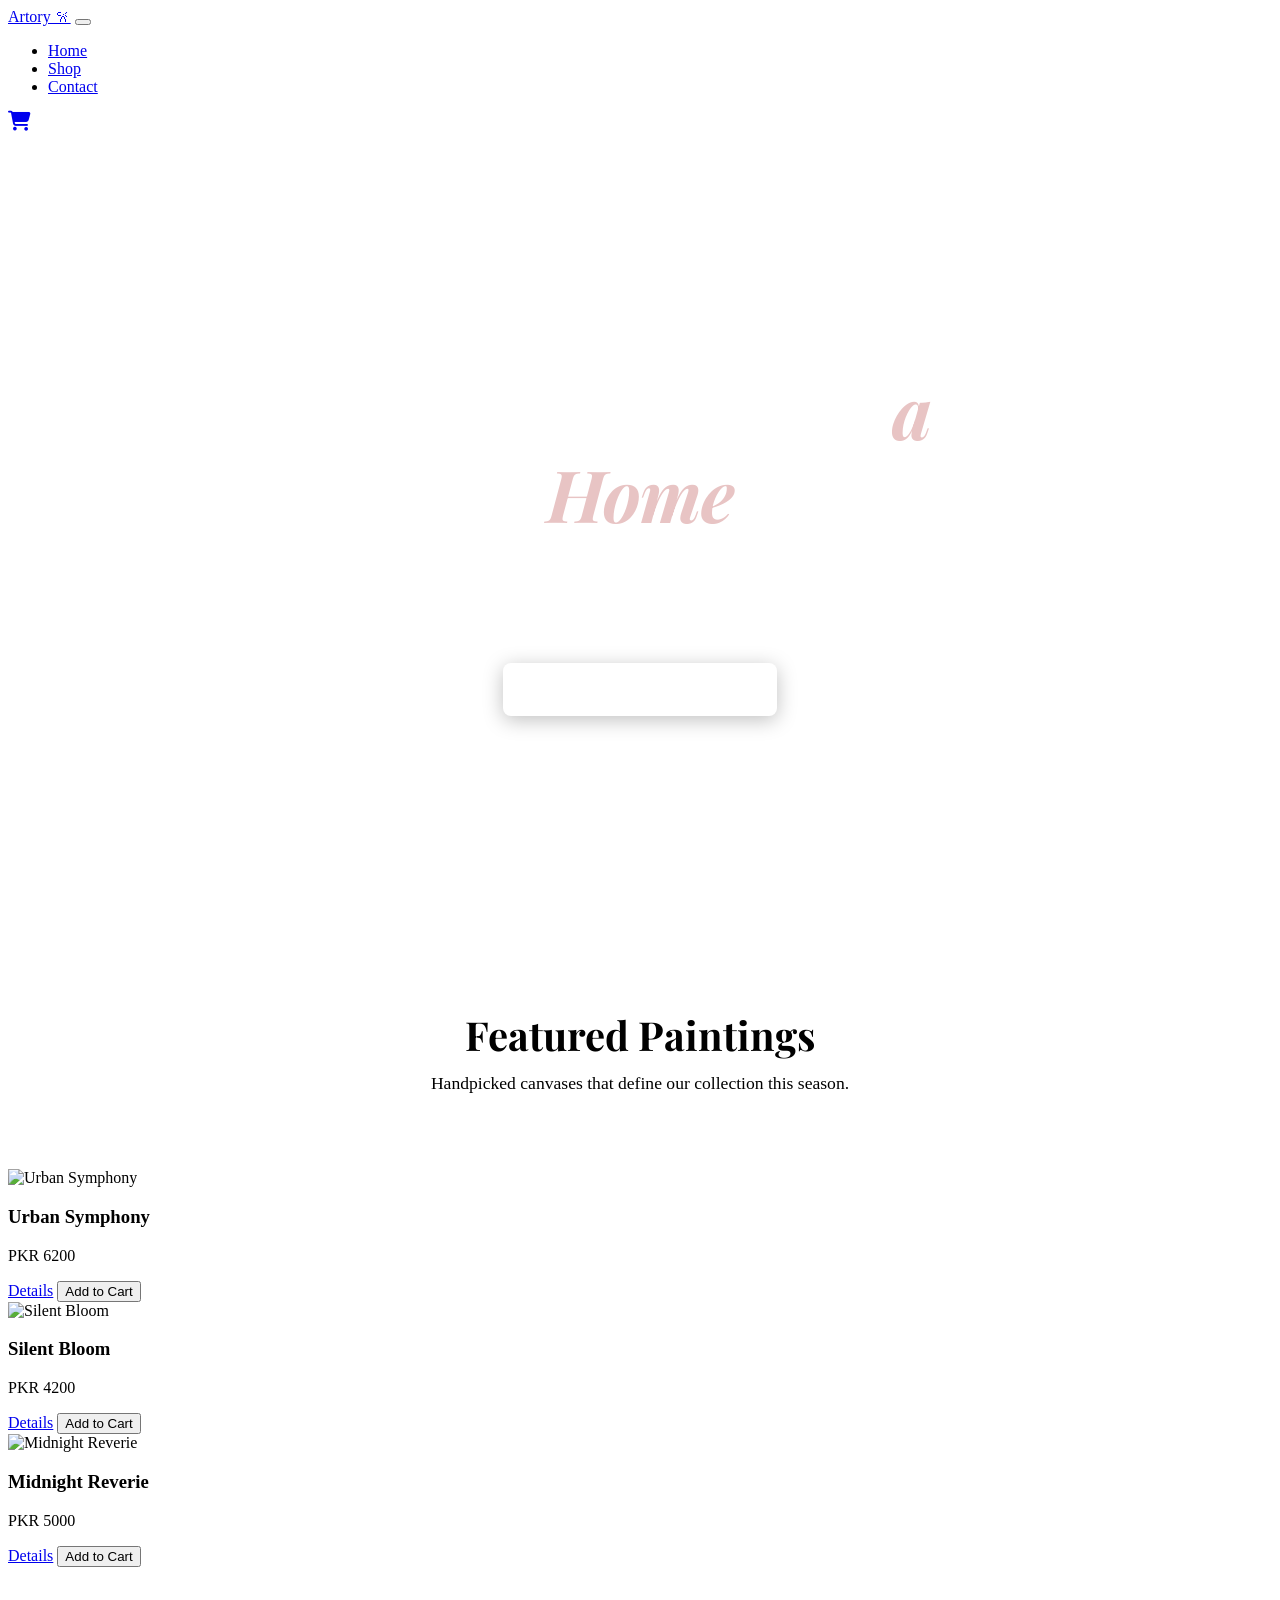
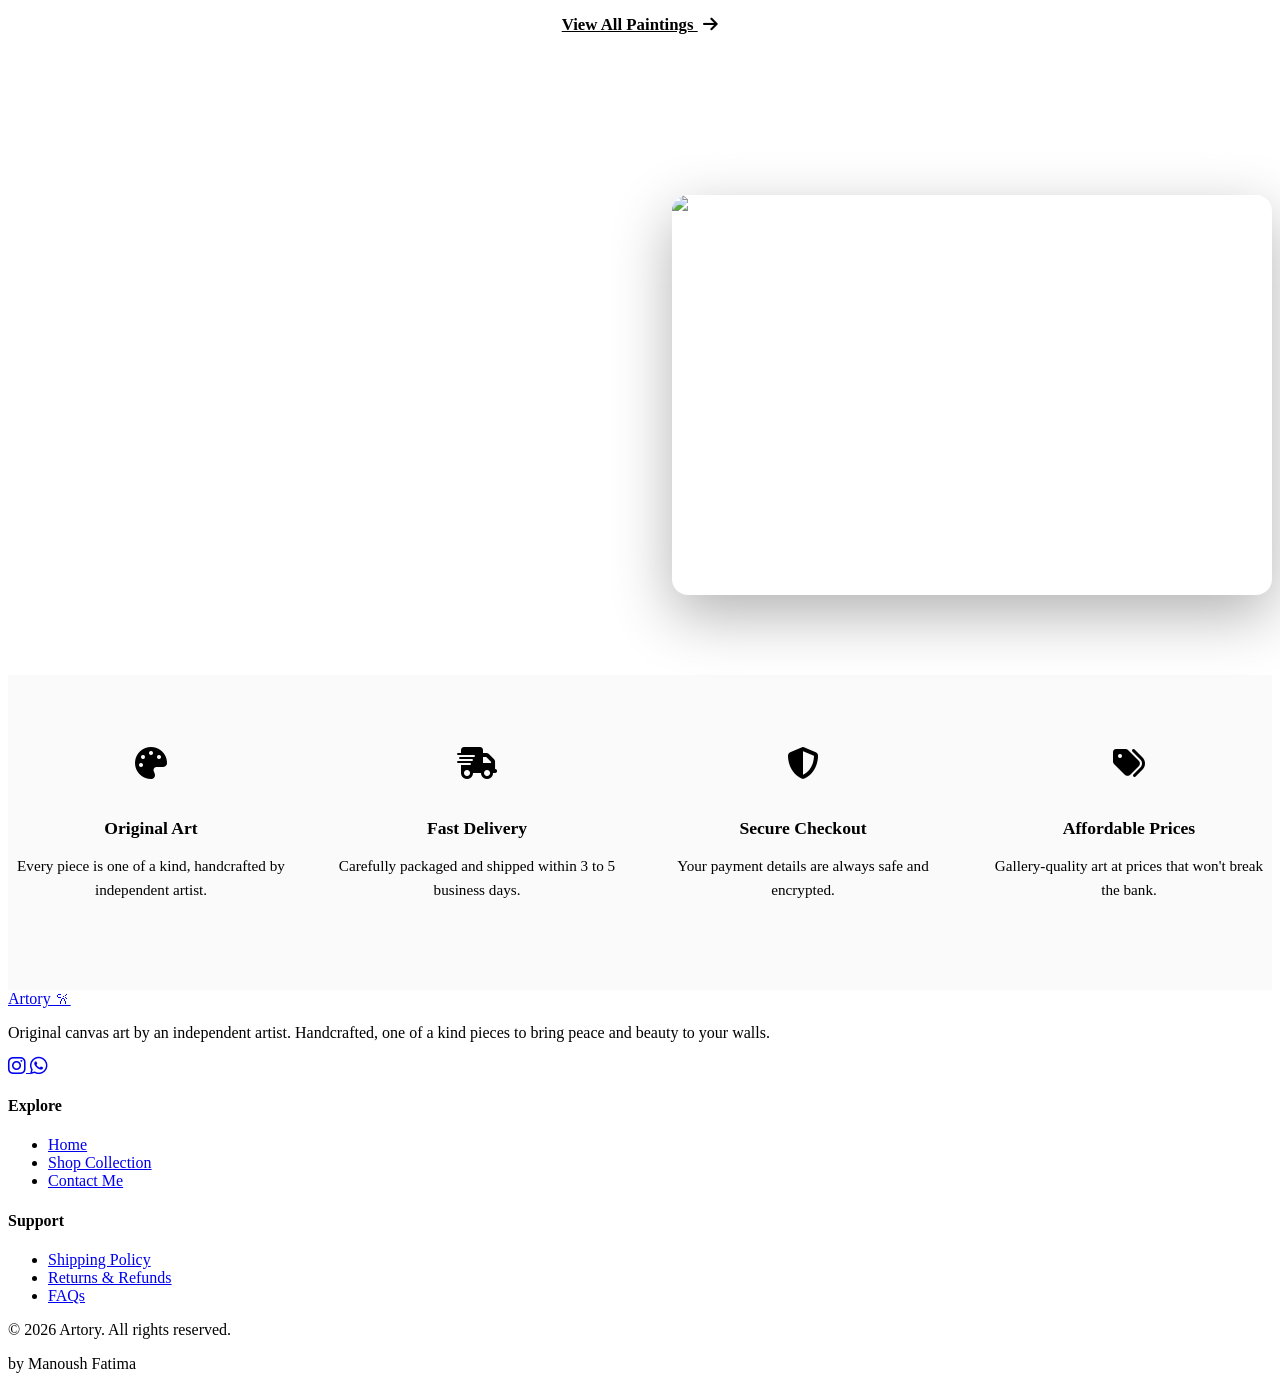
==== index.html @ d09e8984 "Add files via upload" ====
﻿<!DOCTYPE html>
<html lang="en">

<head>
    <meta charset="UTF-8">
    <meta name="viewport" content="width=device-width, initial-scale=1.0">
    <title>Artory 𐙚 Where Art Finds a Home</title>
    <meta name="description" content="Original canvas art by an independent artist  handcrafted, one of a kind pieces you won't find anywhere else.">
    <!-- Using Google Fonts to give the site a premium look: Playfair for elegant headings and Inter for clean readable text -->
    <link href="https://fonts.googleapis.com/css2?family=Inter:wght@400;500;600;700;800&family=Playfair+Display:ital,wght@0,400;0,700;1,400&display=swap" rel="stylesheet">
    <!-- Font Awesome for modern icons like the shopping cart and social media links -->
    <link rel="stylesheet" href="https://cdnjs.cloudflare.com/ajax/libs/font-awesome/6.4.0/css/all.min.css">

    <!-- My main custom stylesheet where all the theme colors are defined -->
    <link rel="stylesheet" href="css/style.css">
    <style>
        /* ── Index-only styles ── */

        /* Hero */
        .hero {
            position: relative;
            background: var(--secondary-color);
            color: #fff;
            overflow: hidden;
            min-height: 85vh;
            display: flex;
            align-items: center;
            justify-content: center;
        }

        .hero::before {
            content: '';
            position: absolute;
            inset: 0;
            background:
                url('https://images.unsplash.com/photo-1579783902614-a3fb3927b6a5?w=1400&q=80') center / cover no-repeat;
            opacity: 0.3;
        }

        .hero-content {
            position: relative;
            z-index: 1;
            text-align: center;
            max-width: 750px;
            padding: 2rem;
            animation: heroFadeUp 1s ease-out both;
        }

        @keyframes heroFadeUp {
            from {
                opacity: 0;
                transform: translateY(30px);
            }

            to {
                opacity: 1;
                transform: translateY(0);
            }
        }

        .hero-content h1 {
            font-family: 'Playfair Display', serif;
            font-size: clamp(2.5rem, 6vw, 4.5rem);
            font-weight: 700;
            line-height: 1.15;
            color: #fff;
            margin-bottom: 1.25rem;
            letter-spacing: -1px;
        }

        .hero-content h1 span {
            font-style: italic;
            color: #e8c4c4;
        }

        .hero-content p {
            font-size: clamp(1rem, 2vw, 1.25rem);
            color: rgba(255, 255, 255, 0.78);
            max-width: 540px;
            margin: 0 auto 2.5rem;
            line-height: 1.7;
        }

        .hero-cta {
            display: inline-flex;
            align-items: center;
            gap: 0.65rem;
            background-color: #fff;
            color: var(--primary-color);
            font-weight: 700;
            font-size: 1.1rem;
            padding: 1rem 2.5rem;
            border-radius: 0.5rem;
            transition: all 0.3s ease;
            box-shadow: 0 4px 20px rgba(0, 0, 0, 0.25);
        }

        .hero-cta:hover {
            background-color: var(--primary-color);
            color: #fff;
            transform: translateY(-3px);
            box-shadow: 0 8px 30px rgba(0, 0, 0, 0.35);
        }

        .hero-scroll {
            position: absolute;
            bottom: 2rem;
            left: 50%;
            transform: translateX(-50%);
            z-index: 1;
            color: rgba(255, 255, 255, 0.5);
            animation: bounce 2s infinite;
            font-size: 1.5rem;
        }

        @keyframes bounce {

            0%,
            100% {
                transform: translateX(-50%) translateY(0);
            }

            50% {
                transform: translateX(-50%) translateY(8px);
            }
        }

        /* Section Headings */
        .section-heading {
            text-align: center;
            margin-bottom: 3.5rem;
        }

        .section-heading h2 {
            font-family: 'Playfair Display', serif;
            font-size: clamp(1.75rem, 4vw, 2.5rem);
            margin-bottom: 0.75rem;
        }

        .section-heading p {
            color: var(--text-secondary);
            font-size: 1.1rem;
            max-width: 520px;
            margin: 0 auto;
        }

        .section-heading .line {
            display: block;
            width: 50px;
            height: 3px;
            background: var(--primary-color);
            margin: 1rem auto 0;
            border-radius: 2px;
        }

        /* Featured Section */
        .featured-section {
            padding: 5rem 0;
        }

        .view-all-link {
            display: block;
            text-align: center;
            margin-top: 3rem;
            font-weight: 600;
            font-size: 1.05rem;
            color: var(--primary-color);
            transition: color 0.3s ease;
        }

        .view-all-link:hover {
            color: var(--secondary-color);
        }

        .view-all-link i {
            margin-left: 0.35rem;
            transition: transform 0.3s ease;
        }

        .view-all-link:hover i {
            transform: translateX(4px);
        }

        /* About / Story Strip */
        .story-strip {
            background-color: var(--primary-color);
            color: #fff;
            padding: 5rem 0;
        }

        .story-grid {
            display: grid;
            grid-template-columns: 1fr 1fr;
            gap: 4rem;
            align-items: center;
        }

        .story-text h2 {
            font-family: 'Playfair Display', serif;
            font-size: clamp(1.75rem, 3.5vw, 2.5rem);
            color: #fff;
            margin-bottom: 1.25rem;
        }

        .story-text p {
            color: rgba(255, 255, 255, 0.8);
            font-size: 1.05rem;
            line-height: 1.8;
            margin-bottom: 2rem;
        }

        .story-cta {
            display: inline-flex;
            align-items: center;
            gap: 0.5rem;
            border: 2px solid rgba(255, 255, 255, 0.6);
            color: #fff;
            padding: 0.85rem 2rem;
            border-radius: 0.5rem;
            font-weight: 600;
            transition: all 0.3s ease;
        }

        .story-cta:hover {
            background: #fff;
            color: var(--primary-color);
            border-color: #fff;
        }

        .story-image {
            border-radius: 1rem;
            overflow: hidden;
            box-shadow: 0 20px 60px rgba(0, 0, 0, 0.3);
        }

        .story-image img {
            width: 100%;
            height: 400px;
            object-fit: cover;
            object-position: top center;
            display: block;
        }

        /* Value Props */
        .values-section {
            padding: 4.5rem 0;
            background-color: #fafafa;
        }

        .values-grid {
            display: grid;
            grid-template-columns: repeat(auto-fit, minmax(220px, 1fr));
            gap: 2.5rem;
            text-align: center;
        }

        .value-item i {
            font-size: 2rem;
            color: var(--primary-color);
            margin-bottom: 1rem;
        }

        .value-item h4 {
            font-size: 1.1rem;
            margin-bottom: 0.5rem;
        }

        .value-item p {
            color: var(--text-secondary);
            font-size: 0.95rem;
            line-height: 1.6;
        }

        /* Responsive */
        @media (max-width: 768px) {
            .hero {
                min-height: auto;
                padding: 6rem 1rem 4rem;
            }

            .story-grid {
                grid-template-columns: 1fr;
                gap: 2rem;
            }

            .story-image {
                order: -1;
            }

            .story-image img {
                height: 260px;
            }
        }
    </style>
</head>

<body>
    <!-- Header -->
    <header>
        <div class="container">
            <nav>
                <a href="index.html" class="logo">Artory 𐙚</a>
                <button class="menu-toggle" aria-label="Open menu"><span></span><span></span><span></span></button>
                <ul class="nav-links">
                    <li><a href="index.html" class="active">Home</a></li>
                    <li><a href="products.html">Shop</a></li>
                    <li><a href="contact.html">Contact</a></li>
                </ul>
                <a href="cart.html" class="cart-icon">
                    <i class="fa-solid fa-cart-shopping fa-lg"></i>
                    <span class="cart-count" style="display: none;">0</span>
                </a>
            </nav>
        </div>
    </header>

    <main style="padding:0;">

        <!-- ═══ HERO SECTION ═══ -->
        <!-- This is the top banner with the background image and main call to action -->
        <section class="hero">
            <div class="hero-content">
                <h1>Where Art Finds <span>a Home</span></h1>
                <p>Original canvas art by independent artist. Handcrafted, one of a kind pieces you won't find anywhere else.</p>
                <a href="products.html" class="hero-cta">
                    Explore the Collection <i class="fa-solid fa-arrow-right"></i>
                </a>
            </div>
            <!-- This animated chevron encourages users to scroll down -->
            <div class="hero-scroll">
                <i class="fa-solid fa-chevron-down"></i>
            </div>
        </section>

        <!-- ═══ FEATURED PAINTINGS ═══ -->
        <section class="featured-section">
            <div class="container">
                <div class="section-heading">
                    <h2>Featured Paintings</h2>
                    <p>Handpicked canvases that define our collection this season.</p>
                    <!-- Decorative line generated via CSS -->
                    <span class="line"></span>
                </div>

                <!-- This is where app.js dynamically injects the product cards! -->
                <div id="featured-products" class="product-grid animate-fade-in">
                    <!-- Default loading state shown before JS fetches the data -->
                    <div style="grid-column: 1 / -1; text-align: center; padding: 4rem;">
                        <i class="fa-solid fa-circle-notch fa-spin fa-2xl" style="color: var(--primary-color);"></i>
                        <p class="text-muted" style="margin-top:1rem;">Loading paintings...</p>
                    </div>
                </div>

                <a href="products.html" class="view-all-link">
                    View All Paintings <i class="fa-solid fa-arrow-right"></i>
                </a>
            </div>
        </section>

        <!-- ═══ ABOUT ME ═══ -->
        <section class="story-strip">
            <div class="container">
                <div class="story-grid">
                    <div class="story-text">
                        <h2>Meet The Artist</h2>
                        <p>
                            Hi, I'm Manoush! Art has always been my most profound way of communicating with the world. Every brushstroke on these canvases is a piece of my journey, reflecting my emotions, dreams, and perspectives. My hope is that these creations do more than simply decorate your walls—I want them to resonate with you and bring joy to your everyday life. Welcome to my personal gallery.
                        </p>
                        <a href="contact.html" class="story-cta">
                            Let's Connect <i class="fa-solid fa-arrow-right"></i>
                        </a>
                    </div>
                    <div class="story-image">
                        <img src="file:///C:/Users/manou/.gemini/antigravity/brain/8e187846-9175-4993-af15-75135885cd72/artist_doodle_black_boots_1773094039880.png" alt="Stylish modest hijabi artist wearing plain black boots painting on canvas" style="box-shadow: 0 10px 30px rgba(0,0,0,0.1);">
                    </div>
                </div>
            </div>
        </section>


        <!-- ═══ VALUE PROPS ═══ -->
        <!-- These 4 columns use CSS Grid to highlight the main selling points of Artory in a responsive layout -->
        <section class="values-section">
            <div class="container">
                <div class="values-grid">
                    <!-- I added staggered animation delays so they fade in one by one -->
                    <div class="value-item animate-fade-in">
                        <i class="fa-solid fa-palette"></i>
                        <h4>Original Art</h4>
                        <p>Every piece is one of a kind, handcrafted by independent artist.</p>
                    </div>
                    <div class="value-item animate-fade-in" style="animation-delay:0.1s;">
                        <i class="fa-solid fa-truck-fast"></i>
                        <h4>Fast Delivery</h4>
                        <p>Carefully packaged and shipped within 3 to 5 business days.</p>
                    </div>
                    <div class="value-item animate-fade-in" style="animation-delay:0.2s;">
                        <i class="fa-solid fa-shield-halved"></i>
                        <h4>Secure Checkout</h4>
                        <p>Your payment details are always safe and encrypted.</p>
                    </div>
                    <div class="value-item animate-fade-in" style="animation-delay:0.3s;">
                        <i class="fa-solid fa-tags"></i>
                        <h4>Affordable Prices</h4>
                        <p>Gallery-quality art at prices that won't break the bank.</p>
                    </div>
                </div>
            </div>
        </section>

    </main>

    <!-- ═══ FOOTER ═══ -->
    <!-- Responsive 3-column footer containing brand info and navigation links. Background relies on my --primary-color variable -->
    <footer>
        <div class="container footer-content">
            <div class="footer-brand">
                <a href="index.html" class="footer-logo">Artory 𐙚</a>
                <p class="footer-bio">Original canvas art by an independent artist. Handcrafted, one of a kind pieces to bring peace and beauty to your walls.</p>
                <div class="social-links">
                    <a href="https://www.instagram.com/artory._/" target="_blank" class="social-btn" aria-label="Instagram">
                        <i class="fa-brands fa-instagram fa-lg"></i>
                    </a>
                    <a href="https://wa.me/03390115402" target="_blank" class="social-btn" aria-label="WhatsApp">
                        <i class="fa-brands fa-whatsapp fa-lg"></i>
                    </a>
                </div>
            </div>

            <div class="footer-links">
                <h4>Explore</h4>
                <ul>
                    <li><a href="index.html">Home</a></li>
                    <li><a href="products.html">Shop Collection</a></li>
                    <li><a href="contact.html">Contact Me</a></li>
                </ul>
            </div>

            <div class="footer-links">
                <h4>Support</h4>
                <ul>
                    <li><a href="contact.html">Shipping Policy</a></li>
                    <li><a href="contact.html">Returns & Refunds</a></li>
                    <li><a href="contact.html">FAQs</a></li>
                </ul>
            </div>
        </div>

        <div class="container footer-bottom">
            <p class="copyright">&copy; 2026 Artory. All rights reserved.</p>
            <p class="author-signature">by Manoush Fatima</p>
        </div>
    </footer>

    <!-- My custom JavaScript file that handles API requests and cart logic -->
    <script src="js/app.js"></script>
    <script>
        // Once the DOM loads, we fetch the first 3 products to display on the homepage
        document.addEventListener('DOMContentLoaded', async () => {
            const container = document.getElementById('featured-products');
            let products = [];

            try {
                // Here we call the Java Spring Boot backend to get live product data!
                products = await ApiService.getProducts();
            } catch (e) {
                // If the backend isn't running locally, this catches the error so the page doesn't crash completely.
                /* backend may not be running */
            }

            // Fallback mechanism: If the API fails, I provided a hardcoded array of 3 demo paintings 
            // so the design and layout of the homepage is still visible for the presentation.
            const paintings = (products && products.length > 0) ?
                products.slice(0, 3) : [{
                        id: 8,
                        name: "Urban Symphony",
                        price: 6200,
                        imageUrl: "Pictures/8.png.jpeg",
                        description: "A chaotic yet beautiful blend of sharp angles and energetic colors representing city life."
                    },
                    {
                        id: 2,
                        name: "Silent Bloom",
                        price: 4200,
                        imageUrl: "Pictures/2.png.jpeg",
                        description: "Soft contrasts and dynamic strokes capturing the quiet, beautiful awakening of nature."
                    },
                    {
                        id: 3,
                        name: "Midnight Reverie",
                        price: 5000,
                        imageUrl: "Pictures/3.png.jpeg",
                        description: "Bold textures and deep hues creating a striking visual narrative of the mystic night sky."
                    }
                ];

            // Finally, we dynamically inject HTML to render the product cards based on the array data.
            container.innerHTML = paintings.map(p => `
                <div class="product-card">
                    <div class="product-image-container">
                        <img src="${p.imageUrl}" alt="${p.name}" class="product-image">
                    </div>
                    <div class="product-info">
                        <h3 class="product-title">${p.name}</h3>
                        <p class="product-price">${typeof formatCurrency === 'function' ? formatCurrency(p.price) : 'PKR ' + p.price}</p>
                        <div class="product-actions">
                            <a href="product-detail.html?id=${p.id}" class="btn btn-secondary">Details</a>
                            <!-- This button calls my CartManager logic in app.js to add the item to localStorage! -->
                            <button class="btn btn-primary" onclick='CartManager.addItem(${JSON.stringify(p).replace(/'/g, "&#39;")})'>
                                Add to Cart
                            </button>
                        </div>
                    </div>
                </div>
            `).join('');
        });
    </script>
</body>

</html>
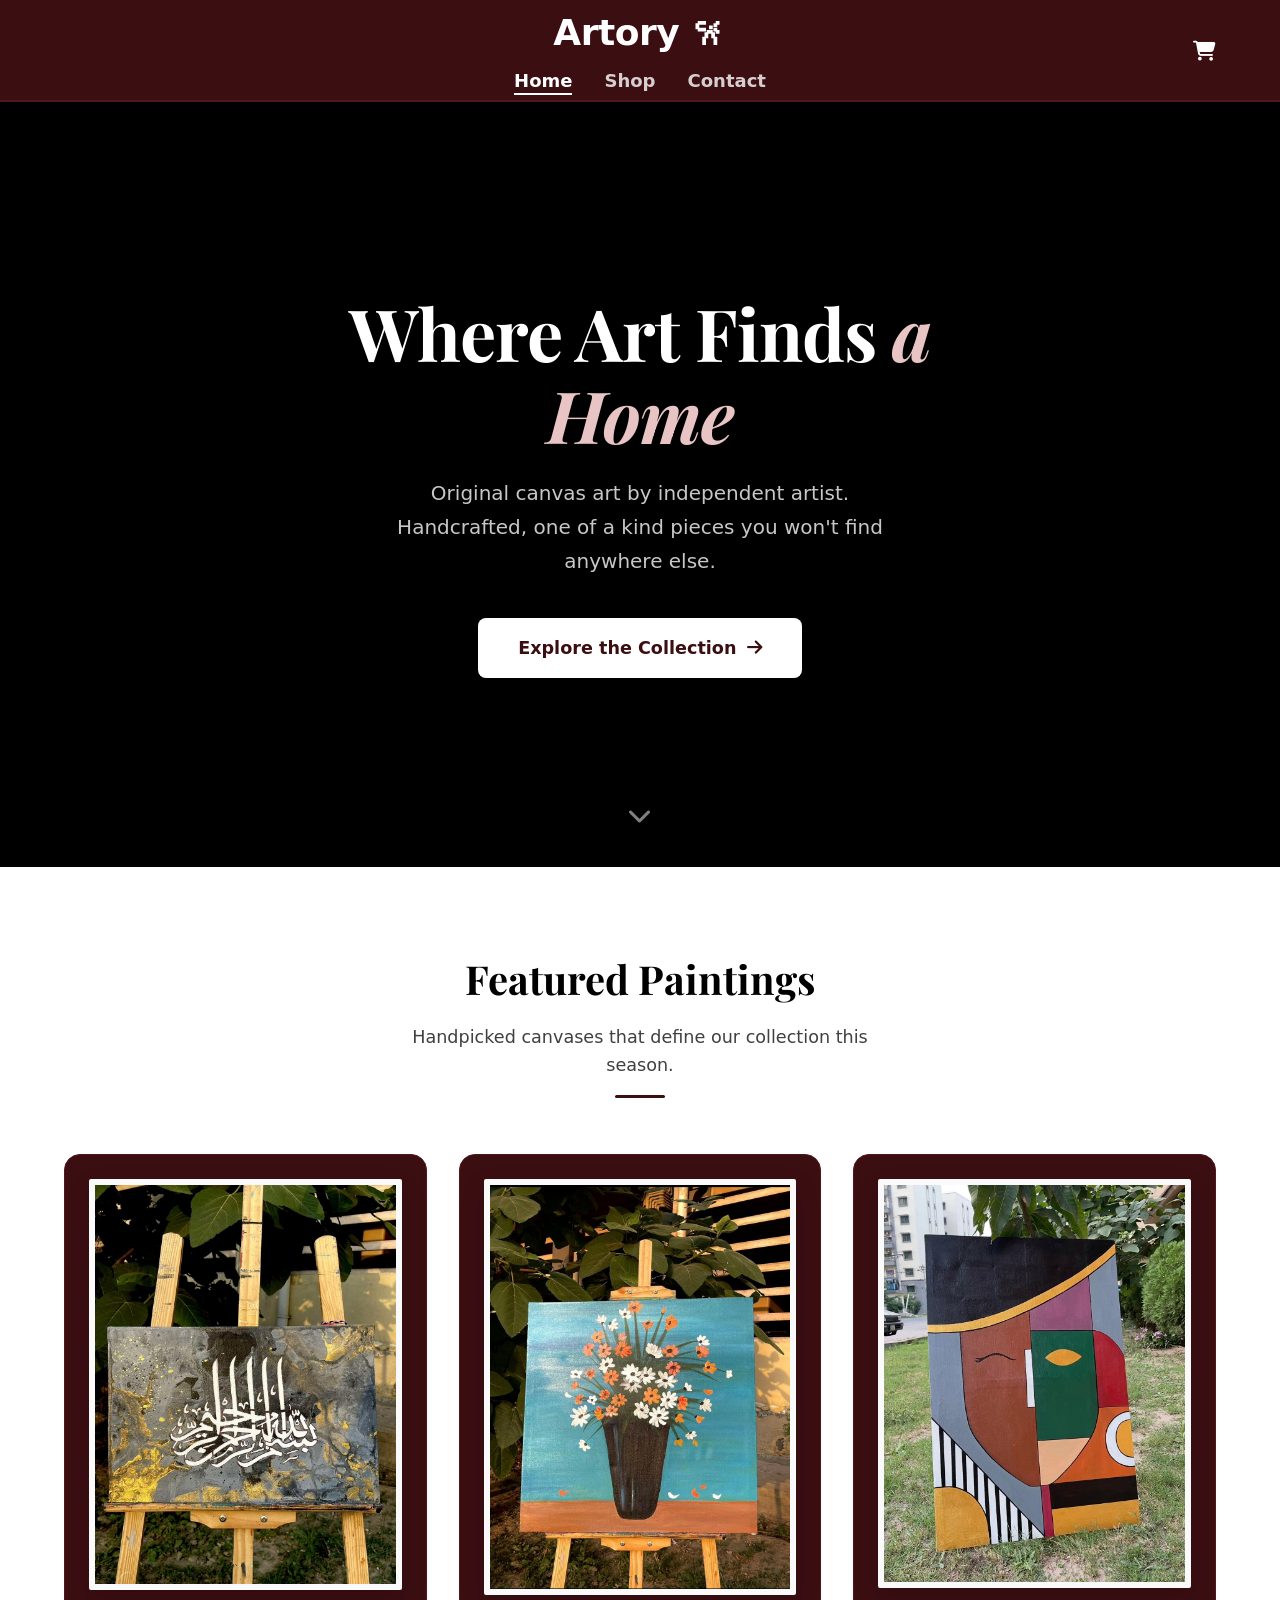
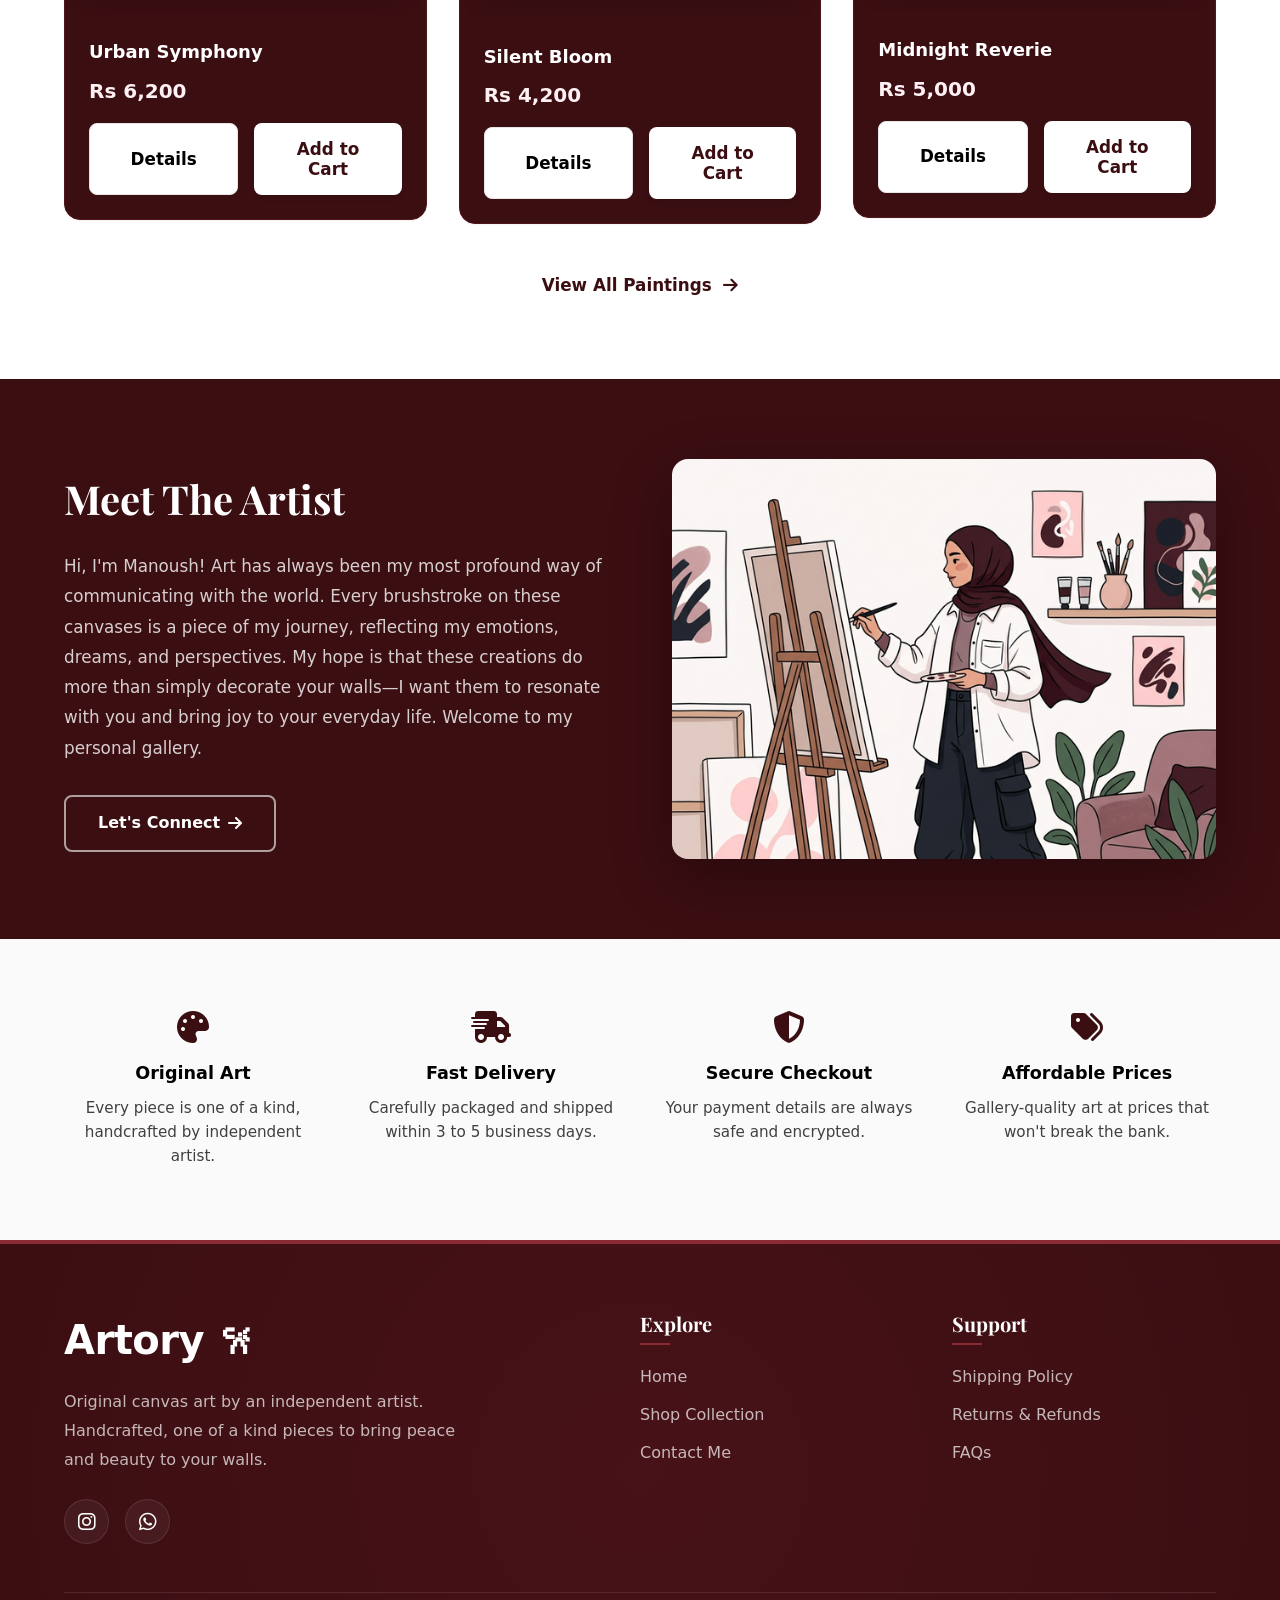
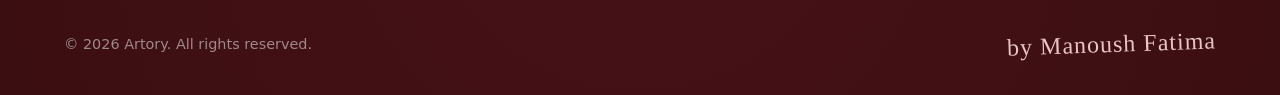
==== commit 39056427: "Fix artist avatar image path for GitHub Pages" ====
--- a/index.html
+++ b/index.html
@@ -1,4 +1,4 @@
-﻿<!DOCTYPE html>
+<!DOCTYPE html>
 <html lang="en">
 
 <head>
@@ -371,7 +371,7 @@
                         </a>
                     </div>
                     <div class="story-image">
-                        <img src="file:///C:/Users/manou/.gemini/antigravity/brain/8e187846-9175-4993-af15-75135885cd72/artist_doodle_black_boots_1773094039880.png" alt="Stylish modest hijabi artist wearing plain black boots painting on canvas" style="box-shadow: 0 10px 30px rgba(0,0,0,0.1);">
+                        <img src="Pictures/artist_avatar.png" alt="Stylish modest hijabi artist wearing plain black boots painting on canvas" style="box-shadow: 0 10px 30px rgba(0,0,0,0.1);">
                     </div>
                 </div>
             </div>
--- a/css/style.css
+++ b/css/style.css
@@ -0,0 +1,890 @@
+/* style.css — Artory 𐙚  |  Maroon · White · Black */
+
+/* ═══════════════════════════════════════════════
+   1.  DESIGN TOKENS
+   ═══════════════════════════════════════════════ */
+:root {
+    --primary-color: #3b0e12;
+    --primary-hover: #52161b;
+    --secondary-color: #000000;
+    --accent-red: #8a2a35;
+    --bg-color: #ffffff;
+    --card-bg: #fff0f3;
+    --text-primary: #000000;
+    --text-secondary: #404040;
+    --border-color: #e5e5e5;
+    --danger-color: #990000;
+    --nav-height: 100px;
+    --transition-speed: 0.3s;
+    --shadow-sm: 0 1px 2px 0 rgb(0 0 0 / 0.05);
+    --shadow-md: 0 4px 6px -1px rgb(0 0 0 / 0.1), 0 2px 4px -2px rgb(0 0 0 / 0.1);
+    --shadow-lg: 0 10px 15px -3px rgb(0 0 0 / 0.1), 0 4px 6px -4px rgb(0 0 0 / 0.1);
+}
+
+/* ═══════════════════════════════════════════════
+   2.  RESET & BASE
+   ═══════════════════════════════════════════════ */
+*,
+*::before,
+*::after {
+    margin: 0;
+    padding: 0;
+    box-sizing: border-box;
+}
+
+body {
+    font-family: 'Inter', system-ui, -apple-system, sans-serif;
+    background-color: var(--bg-color);
+    color: var(--text-primary);
+    line-height: 1.6;
+    display: flex;
+    flex-direction: column;
+    min-height: 100vh;
+    overflow-x: hidden;
+}
+
+h1,
+h2,
+h3,
+h4 {
+    font-weight: 700;
+    color: var(--text-primary);
+}
+
+a {
+    text-decoration: none;
+    color: inherit;
+    transition: color var(--transition-speed) ease;
+}
+
+button {
+    cursor: pointer;
+    font-family: inherit;
+    border: none;
+    outline: none;
+}
+
+img {
+    max-width: 100%;
+    height: auto;
+    display: block;
+}
+
+/* ═══════════════════════════════════════════════
+   3.  LAYOUT
+   ═══════════════════════════════════════════════ */
+.container {
+    width: 90%;
+    max-width: 1200px;
+    margin: 0 auto;
+}
+
+main {
+    flex-grow: 1;
+    padding: 4rem 0;
+}
+
+/* ═══════════════════════════════════════════════
+   4.  HEADER & NAVIGATION  (desktop-first)
+   ═══════════════════════════════════════════════ */
+header {
+    background-color: var(--primary-color);
+    border-bottom: 2px solid var(--primary-hover);
+    position: sticky;
+    top: 0;
+    z-index: 1000;
+    box-shadow: var(--shadow-md);
+}
+
+nav {
+    display: flex;
+    align-items: center;
+    justify-content: center;
+    flex-direction: column;
+    height: var(--nav-height);
+    position: relative;
+}
+
+.logo {
+    font-size: 2.25rem;
+    font-weight: 800;
+    color: white;
+    letter-spacing: -0.5px;
+    margin-bottom: 0.35rem;
+    flex-shrink: 0;
+}
+
+/* ── Desktop nav links ── */
+.nav-links {
+    list-style: none;
+    display: flex;
+    gap: 2rem;
+    align-items: center;
+}
+
+.nav-links a {
+    font-weight: 600;
+    color: rgba(255, 255, 255, 0.8);
+    font-size: 1.125rem;
+    position: relative;
+}
+
+.nav-links a:hover,
+.nav-links a.active {
+    color: white;
+}
+
+.nav-links a::after {
+    content: '';
+    position: absolute;
+    width: 0;
+    height: 2px;
+    bottom: -4px;
+    left: 0;
+    background-color: white;
+    transition: width var(--transition-speed) ease;
+}
+
+.nav-links a:hover::after,
+.nav-links a.active::after {
+    width: 100%;
+}
+
+/* ── Cart icon (always visible) ── */
+.cart-icon {
+    position: absolute;
+    right: 0;
+    top: 50%;
+    transform: translateY(-50%);
+    display: flex;
+    align-items: center;
+    color: white;
+}
+
+.cart-icon:hover {
+    color: rgba(255, 255, 255, 0.8);
+}
+
+.cart-count {
+    position: absolute;
+    top: -8px;
+    right: -12px;
+    background-color: var(--secondary-color);
+    color: white;
+    font-size: 0.8rem;
+    font-weight: bold;
+    height: 22px;
+    min-width: 22px;
+    border-radius: 11px;
+    display: flex;
+    align-items: center;
+    justify-content: center;
+    padding: 0 6px;
+    border: 2px solid var(--primary-color);
+}
+
+/* ── Hamburger button (hidden on desktop) ── */
+.menu-toggle {
+    display: none;
+    /* shown in mobile media query */
+    flex-direction: column;
+    justify-content: center;
+    gap: 5px;
+    background: none;
+    border: none;
+    cursor: pointer;
+    padding: 6px;
+    z-index: 1001;
+    position: absolute;
+    left: 0;
+    top: 50%;
+    transform: translateY(-50%);
+}
+
+.menu-toggle span {
+    display: block;
+    width: 24px;
+    height: 2.5px;
+    background: white;
+    border-radius: 2px;
+    transition: all 0.3s ease;
+}
+
+/* hamburger → X animation */
+.menu-toggle.active span:nth-child(1) {
+    transform: rotate(45deg) translate(5px, 5px);
+}
+
+.menu-toggle.active span:nth-child(2) {
+    opacity: 0;
+}
+
+.menu-toggle.active span:nth-child(3) {
+    transform: rotate(-45deg) translate(5px, -5px);
+}
+
+/* ═══════════════════════════════════════════════
+   5.  BUTTONS
+   ═══════════════════════════════════════════════ */
+.btn {
+    display: inline-flex;
+    align-items: center;
+    justify-content: center;
+    padding: 1rem 2rem;
+    font-size: 1.05rem;
+    font-weight: 600;
+    border-radius: 0.5rem;
+    transition: all var(--transition-speed) ease;
+}
+
+.btn-primary {
+    background-color: var(--primary-color);
+    color: white;
+    box-shadow: 0 4px 6px -1px rgb(0 0 0 / 0.1);
+}
+
+.btn-primary:hover {
+    background-color: var(--secondary-color);
+    color: white;
+    transform: translateY(-2px);
+    box-shadow: 0 10px 15px -3px rgb(0 0 0 / 0.2);
+}
+
+.btn-secondary {
+    background-color: white;
+    color: var(--text-primary);
+    border: 1px solid var(--border-color);
+}
+
+.btn-secondary:hover {
+    border-color: var(--text-secondary);
+    background-color: #f1f5f9;
+}
+
+/* ═══════════════════════════════════════════════
+   6.  PRODUCT GRID & CARDS
+   ═══════════════════════════════════════════════ */
+.product-grid {
+    display: grid;
+    grid-template-columns: repeat(auto-fill, minmax(280px, 1fr));
+    gap: 2rem;
+    align-items: start;
+}
+
+.product-card {
+    background-color: var(--primary-color);
+    color: white;
+    border-radius: 1rem;
+    overflow: hidden;
+    box-shadow: var(--shadow-sm);
+    transition: all var(--transition-speed) ease;
+    border: 1px solid var(--primary-hover);
+    display: flex;
+    flex-direction: column;
+}
+
+.product-card:hover {
+    transform: translateY(-5px);
+    box-shadow: var(--shadow-lg);
+}
+
+.product-image-container {
+    position: relative;
+    overflow: hidden;
+    height: auto;
+    display: flex;
+    align-items: center;
+    justify-content: center;
+    padding: 1.5rem;
+    background-color: transparent;
+}
+
+.product-image {
+    position: relative;
+    z-index: 1;
+    width: 100%;
+    height: auto;
+    display: block;
+    box-shadow: 0 10px 25px rgba(0, 0, 0, 0.15);
+    border: 6px solid #fafafa;
+    background-color: #fff;
+    border-radius: 2px;
+    object-fit: cover;
+    transition: transform 0.5s ease;
+}
+
+.product-card:hover .product-image {
+    transform: scale(1.05);
+}
+
+.product-info {
+    padding: 1.5rem;
+    display: flex;
+    flex-direction: column;
+    flex-grow: 1;
+}
+
+.product-title {
+    font-size: 1.125rem;
+    margin-bottom: 0.5rem;
+}
+
+.product-card .product-title {
+    color: white;
+}
+
+.product-price {
+    font-size: 1.25rem;
+    font-weight: 700;
+    color: var(--primary-color);
+    margin-bottom: 1rem;
+}
+
+.product-card .product-price {
+    color: #fff0f3;
+}
+
+.product-card .text-muted {
+    color: rgba(255, 255, 255, 0.7) !important;
+}
+
+.product-card .btn-primary {
+    background-color: white;
+    color: var(--primary-color);
+}
+
+.product-card .btn-primary:hover {
+    background-color: var(--accent-red);
+    color: white;
+}
+
+.product-actions {
+    margin-top: auto;
+    display: flex;
+    gap: 1rem;
+}
+
+.product-actions>* {
+    flex: 1;
+}
+
+/* ═══════════════════════════════════════════════
+   7.  FORMS
+   ═══════════════════════════════════════════════ */
+.form-group {
+    margin-bottom: 1.5rem;
+}
+
+.form-label {
+    display: block;
+    margin-bottom: 0.5rem;
+    font-weight: 500;
+}
+
+.form-control {
+    width: 100%;
+    padding: 0.75rem 1rem;
+    border: 1px solid var(--border-color);
+    border-radius: 0.5rem;
+    font-family: inherit;
+    font-size: 1rem;
+    transition: border-color var(--transition-speed) ease;
+}
+
+.form-control:focus {
+    border-color: var(--primary-color);
+    outline: none;
+    box-shadow: 0 0 0 3px rgba(59, 14, 18, 0.1);
+}
+
+textarea.form-control {
+    min-height: 120px;
+    resize: vertical;
+}
+
+/* ═══════════════════════════════════════════════
+   8.  CART TABLE
+   ═══════════════════════════════════════════════ */
+.cart-table {
+    width: 100%;
+    border-collapse: collapse;
+    background-color: var(--card-bg);
+    border-radius: 1rem;
+    overflow: hidden;
+    box-shadow: var(--shadow-sm);
+}
+
+.cart-table th,
+.cart-table td {
+    padding: 1rem 1.5rem;
+    text-align: left;
+    border-bottom: 1px solid var(--border-color);
+}
+
+.cart-table th {
+    background-color: #f8fafc;
+    font-weight: 600;
+    color: var(--text-secondary);
+    text-transform: uppercase;
+    font-size: 0.875rem;
+}
+
+.cart-item-image {
+    width: 60px;
+    height: 60px;
+    object-fit: cover;
+    border-radius: 0.5rem;
+    margin-right: 1rem;
+    vertical-align: middle;
+}
+
+.btn-remove {
+    color: var(--danger-color);
+    background: none;
+    font-weight: 600;
+    font-size: 0.875rem;
+}
+
+.btn-remove:hover {
+    text-decoration: underline;
+}
+
+/* ═══════════════════════════════════════════════
+   9.  CART SUMMARY
+   ═══════════════════════════════════════════════ */
+.cart-summary {
+    background-color: var(--card-bg);
+    padding: 2rem;
+    border-radius: 1rem;
+    box-shadow: var(--shadow-md);
+    margin-top: 2rem;
+    max-width: 400px;
+    margin-left: auto;
+}
+
+.summary-row {
+    display: flex;
+    justify-content: space-between;
+    margin-bottom: 1rem;
+    font-size: 1.125rem;
+}
+
+.summary-total {
+    font-size: 1.5rem;
+    font-weight: 700;
+    border-top: 2px solid var(--border-color);
+    padding-top: 1rem;
+    margin-top: 1rem;
+}
+
+/* ═══════════════════════════════════════════════
+   10.  UTILITIES
+   ═══════════════════════════════════════════════ */
+.text-center {
+    text-align: center;
+}
+
+.text-muted {
+    color: var(--text-secondary);
+}
+
+.mb-1 {
+    margin-bottom: 0.5rem;
+}
+
+.mb-2 {
+    margin-bottom: 1rem;
+}
+
+.mb-3 {
+    margin-bottom: 1.5rem;
+}
+
+.mb-4 {
+    margin-bottom: 2rem;
+}
+
+.mt-3 {
+    margin-top: 1rem;
+}
+
+/* ═══════════════════════════════════════════════
+   11.  FOOTER
+   ═══════════════════════════════════════════════ */
+footer {
+    background-color: var(--primary-color);
+    color: white;
+    padding: 4rem 0 2rem;
+    margin-top: auto;
+    border-top: 4px solid var(--accent-red);
+    position: relative;
+    overflow: hidden;
+}
+
+/* Add a subtle background pattern/gradient to the footer */
+footer::before {
+    content: '';
+    position: absolute;
+    top: -50%;
+    left: -50%;
+    width: 200%;
+    height: 200%;
+    background: radial-gradient(circle at center, rgba(138, 42, 53, 0.15) 0%, transparent 50%);
+    z-index: 0;
+    pointer-events: none;
+}
+
+.footer-content {
+    display: grid;
+    grid-template-columns: 2fr 1fr 1fr;
+    gap: 3rem;
+    position: relative;
+    z-index: 1;
+    margin-bottom: 3rem;
+}
+
+.footer-brand {
+    max-width: 400px;
+}
+
+.footer-logo {
+    font-size: 2.5rem;
+    font-weight: 800;
+    color: white;
+    letter-spacing: -0.5px;
+    margin-bottom: 1rem;
+    display: flex;
+    align-items: center;
+    gap: 0.5rem;
+}
+
+.footer-logo i {
+    color: var(--card-bg);
+}
+
+.footer-bio {
+    color: rgba(255, 255, 255, 0.7);
+    font-size: 1rem;
+    line-height: 1.8;
+    margin-bottom: 1.5rem;
+}
+
+.footer-links h4 {
+    font-family: 'Playfair Display', serif;
+    font-size: 1.25rem;
+    color: #fff;
+    margin-bottom: 1.5rem;
+    position: relative;
+    display: inline-block;
+}
+
+.footer-links h4::after {
+    content: '';
+    position: absolute;
+    left: 0;
+    bottom: -5px;
+    width: 30px;
+    height: 2px;
+    background-color: var(--accent-red);
+}
+
+.footer-links ul {
+    list-style: none;
+}
+
+.footer-links li {
+    margin-bottom: 0.75rem;
+}
+
+.footer-links a {
+    color: rgba(255, 255, 255, 0.7);
+    transition: color 0.3s ease, padding-left 0.3s ease;
+    display: inline-block;
+}
+
+.footer-links a:hover {
+    color: #fff;
+    padding-left: 5px;
+}
+
+.social-links {
+    display: flex;
+    gap: 1rem;
+}
+
+.social-btn {
+    display: flex;
+    align-items: center;
+    justify-content: center;
+    width: 45px;
+    height: 45px;
+    border-radius: 50%;
+    background-color: rgba(255, 255, 255, 0.05);
+    color: white;
+    transition: all 0.3s ease;
+    border: 1px solid rgba(255, 255, 255, 0.1);
+}
+
+.social-btn:hover {
+    transform: translateY(-5px);
+    background-color: var(--accent-red);
+    box-shadow: 0 10px 20px rgba(0, 0, 0, 0.2);
+    border-color: transparent;
+}
+
+.footer-bottom {
+    display: flex;
+    justify-content: space-between;
+    align-items: center;
+    padding-top: 2rem;
+    border-top: 1px solid rgba(255, 255, 255, 0.1);
+    position: relative;
+    z-index: 1;
+}
+
+.copyright {
+    color: rgba(255, 255, 255, 0.5);
+    font-size: 0.9rem;
+}
+
+.author-signature {
+    font-family: 'Brush Script MT', 'Lucida Handwriting', cursive;
+    font-size: 1.5rem;
+    color: #e8c4c4;
+    letter-spacing: 1px;
+    transform: rotate(-2deg);
+}
+
+/* ═══════════════════════════════════════════════
+   12.  ANIMATIONS
+   ═══════════════════════════════════════════════ */
+@keyframes fadeIn {
+    from {
+        opacity: 0;
+        transform: translateY(10px);
+    }
+
+    to {
+        opacity: 1;
+        transform: translateY(0);
+    }
+}
+
+.animate-fade-in {
+    animation: fadeIn 0.5s ease-out forwards;
+}
+
+/* ═══════════════════════════════════════════════
+   13.  RESPONSIVE — TABLET (≤ 768px)
+   ═══════════════════════════════════════════════ */
+@media (max-width: 768px) {
+
+    /* ── Header becomes single-row → hamburger + logo + cart ── */
+    header {
+        height: auto;
+        min-height: 60px;
+    }
+
+    nav {
+        flex-direction: row;
+        justify-content: center;
+        align-items: center;
+        height: 60px;
+        padding: 0;
+    }
+
+    .logo {
+        font-size: 1.6rem;
+        margin-bottom: 0;
+    }
+
+    .menu-toggle {
+        display: flex;
+    }
+
+    .cart-icon {
+        right: 0;
+    }
+
+    /* ── Mobile nav slide-down ── */
+    .nav-links {
+        display: none;
+        flex-direction: column;
+        position: absolute;
+        top: var(--nav-height);
+        left: 0;
+        right: 0;
+        background-color: var(--primary-color);
+        padding: 1rem 0;
+        gap: 0;
+        box-shadow: 0 10px 30px rgba(0, 0, 0, 0.5);
+        border-top: 1px solid rgba(255, 255, 255, 0.1);
+        z-index: 9999;
+    }
+
+    .nav-links.open {
+        display: flex;
+    }
+
+    .nav-links li {
+        width: 100%;
+        text-align: center;
+    }
+
+    .nav-links a {
+        display: block;
+        padding: 0.85rem 1.5rem;
+        font-size: 1rem;
+    }
+
+    .nav-links a::after {
+        display: none;
+    }
+
+    /* ── Layout ── */
+    main {
+        padding: 2rem 0;
+    }
+
+    h1 {
+        font-size: 1.75rem !important;
+    }
+
+    /* ── Product grid ── */
+    .product-grid {
+        grid-template-columns: repeat(auto-fill, minmax(160px, 1fr));
+        gap: 1rem;
+    }
+
+    .product-image-container {
+        height: auto;
+    }
+
+    .product-info {
+        padding: 1rem;
+    }
+
+    .product-title {
+        font-size: 0.95rem;
+    }
+
+    .product-price {
+        font-size: 1.05rem;
+    }
+
+    .product-actions {
+        flex-direction: column;
+        gap: 0.5rem;
+    }
+
+    .btn {
+        padding: 0.75rem 1rem;
+        font-size: 0.9rem;
+    }
+
+    /* ── Cart table ── */
+    .cart-table,
+    .cart-table tbody,
+    .cart-table tr,
+    .cart-table td {
+        display: block;
+        width: 100%;
+    }
+
+    .cart-table thead {
+        display: none;
+    }
+
+    .cart-table tr {
+        margin-bottom: 1rem;
+        border: 1px solid var(--border-color);
+        border-radius: 0.5rem;
+        padding: 1rem;
+    }
+
+    .cart-table td {
+        text-align: right;
+        padding: 0.5rem 0;
+        border-bottom: none;
+        position: relative;
+    }
+
+    .cart-table td::before {
+        content: attr(data-label);
+        position: absolute;
+        left: 0;
+        width: 50%;
+        text-align: left;
+        font-weight: 600;
+    }
+
+    /* ── Cart summary ── */
+    .cart-summary {
+        max-width: 100%;
+        margin-left: 0;
+    }
+
+    /* ── Footer ── */
+    footer {
+        padding: 1rem 0;
+    }
+
+    .footer-content {
+        grid-template-columns: 1fr;
+        gap: 2rem;
+        text-align: center;
+    }
+
+    .footer-brand {
+        margin: 0 auto;
+    }
+
+    .footer-logo {
+        justify-content: center;
+    }
+
+    .social-links {
+        justify-content: center;
+    }
+
+    .footer-bottom {
+        flex-direction: column;
+        gap: 1rem;
+        text-align: center;
+    }
+
+    .author-signature {
+        font-size: 1.1rem;
+    }
+}
+
+/* ═══════════════════════════════════════════════
+   14.  RESPONSIVE — SMALL PHONE (≤ 480px)
+   ═══════════════════════════════════════════════ */
+@media (max-width: 480px) {
+    .container {
+        width: 92%;
+    }
+
+    .logo {
+        font-size: 1.35rem;
+    }
+
+    .product-grid {
+        grid-template-columns: 1fr;
+    }
+
+    .product-image-container {
+        height: auto;
+    }
+
+    .btn {
+        padding: 0.85rem 1rem;
+        font-size: 0.95rem;
+    }
+
+    .form-control {
+        font-size: 1rem;
+        padding: 0.85rem 1rem;
+    }
+}
